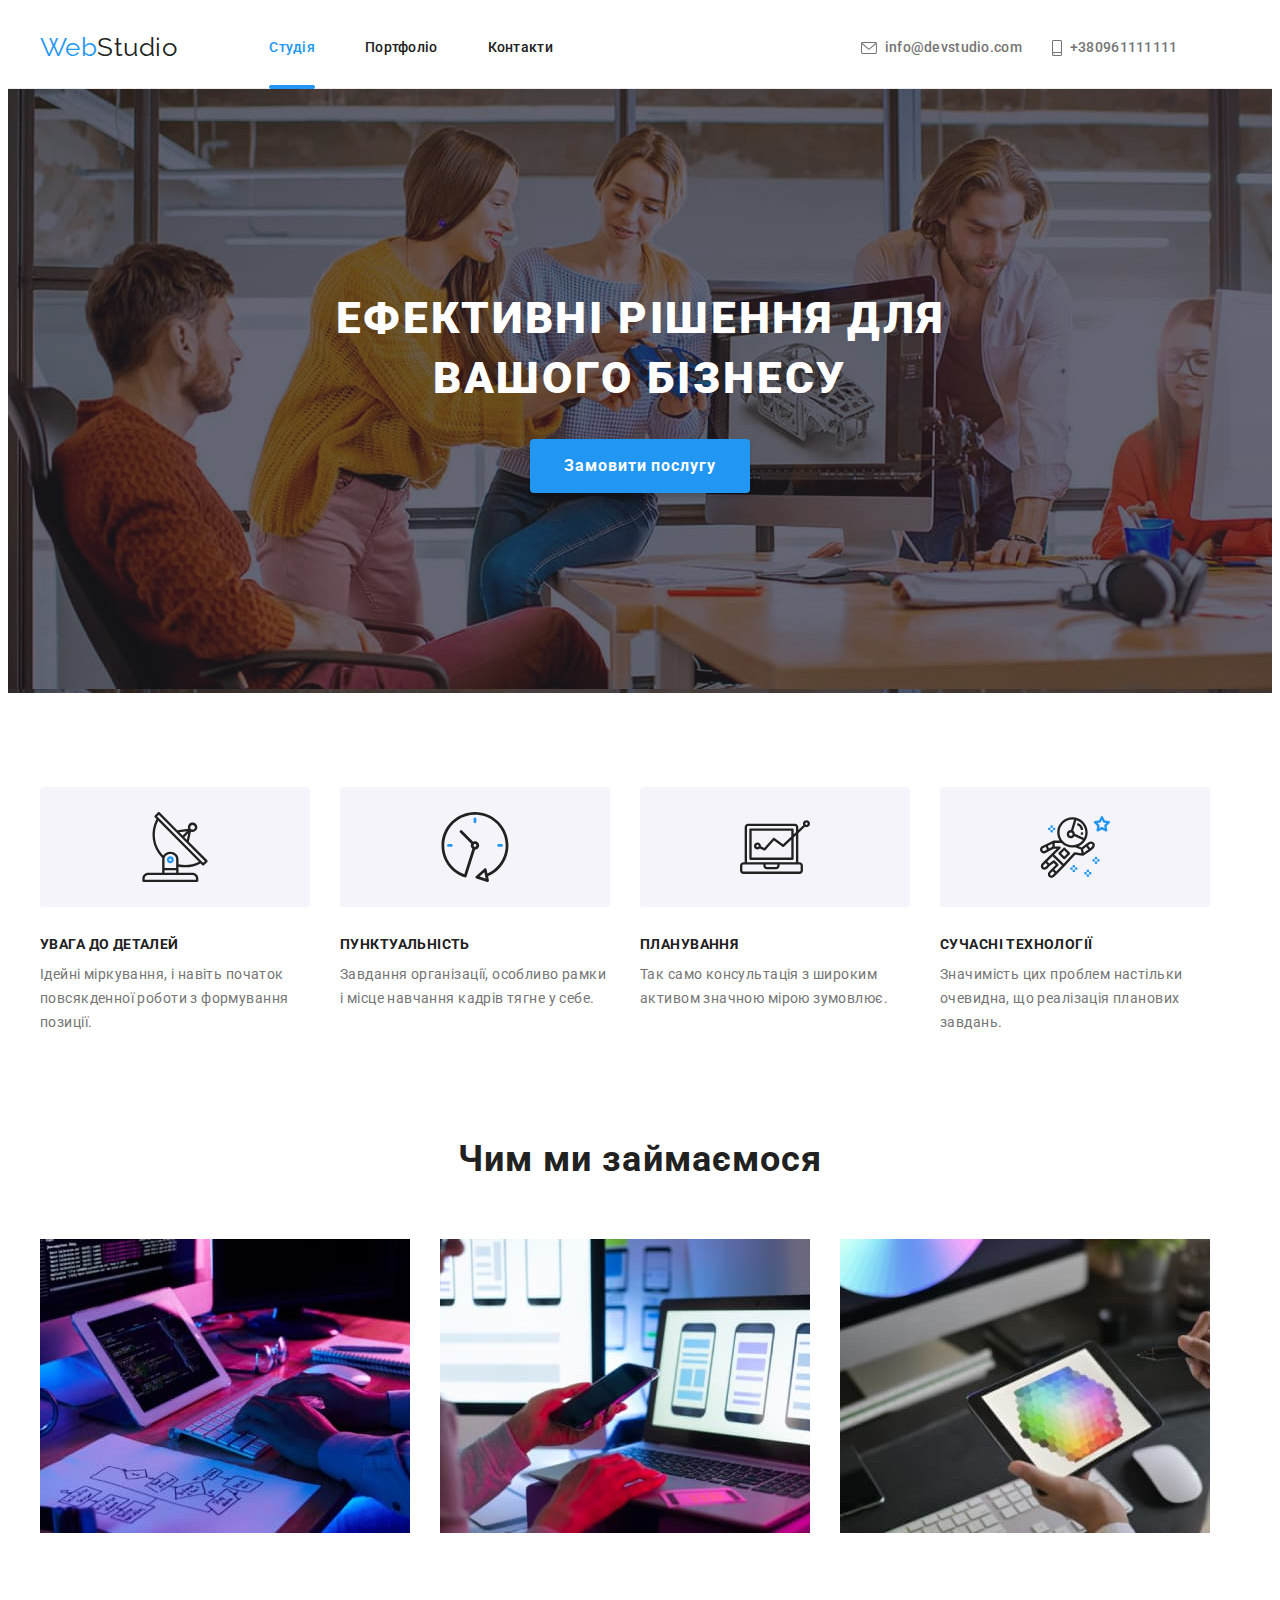
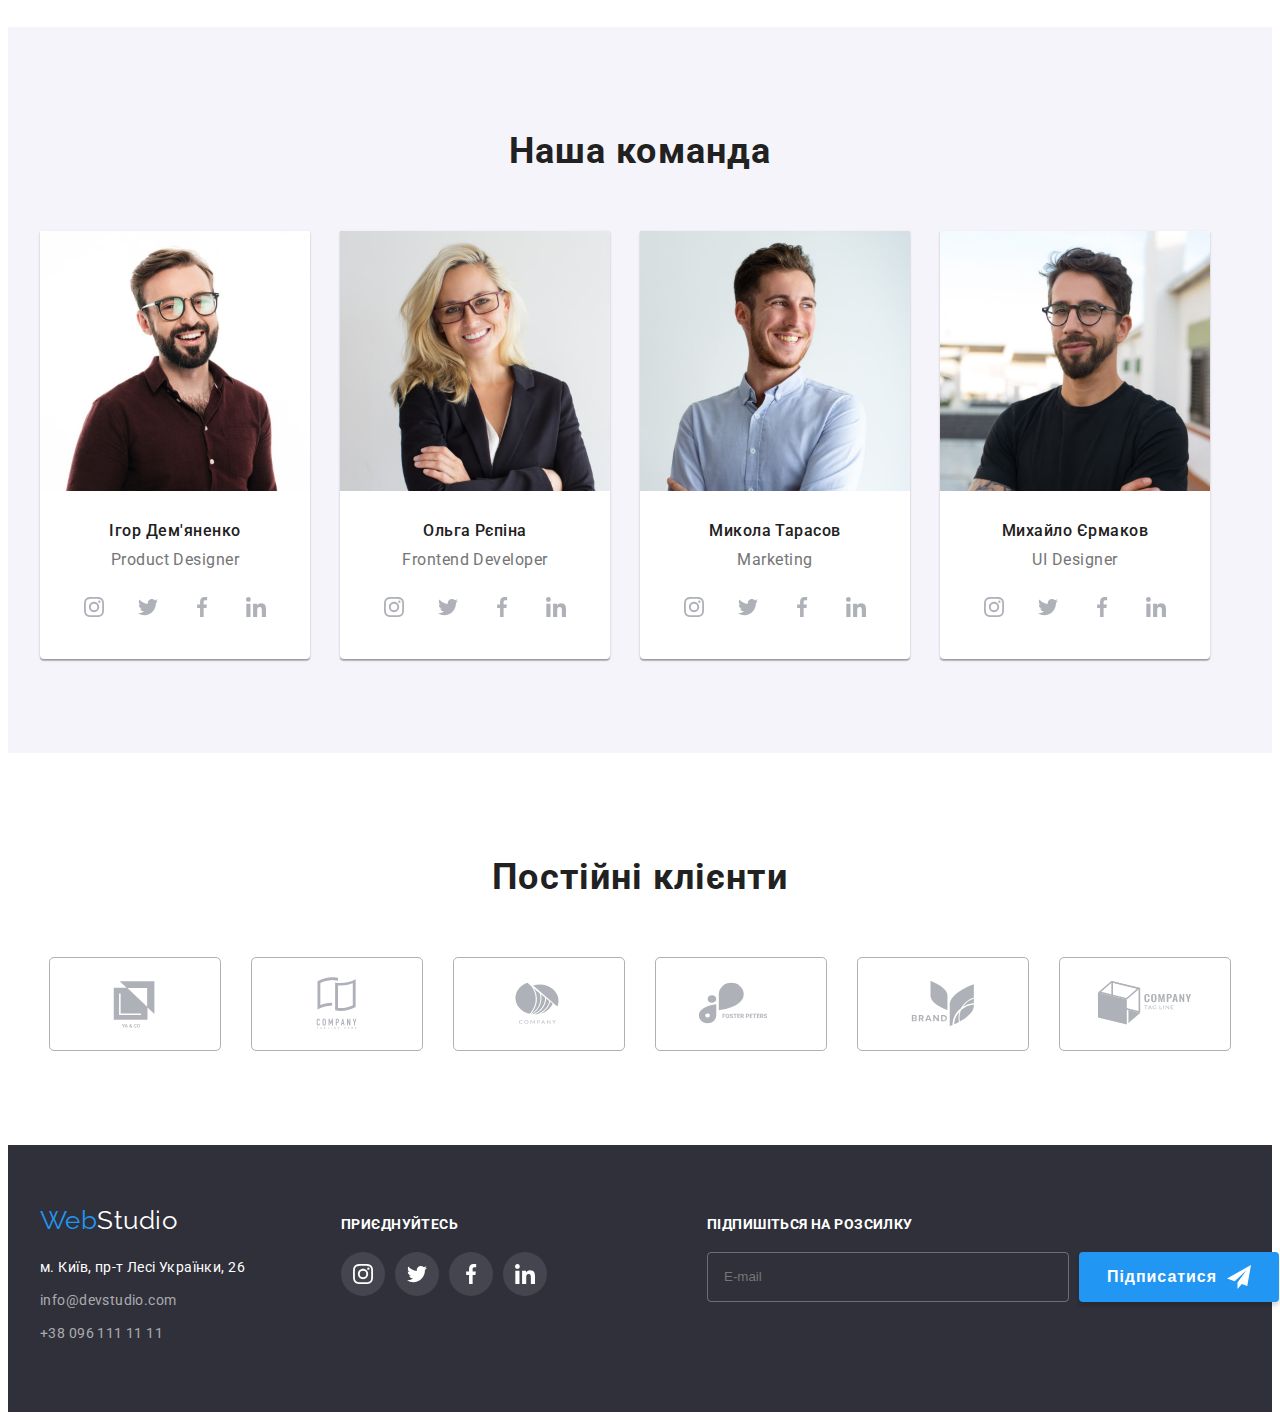
==== index.html @ 2f71cb18 "homework06" ====
<!DOCTYPE html>
<html lang="uk">
  <head>
    <meta charset="UTF-8" />
    <meta http-equiv="X-UA-Compatible" content="IE=edge" />
    <meta name="viewport" content="width=device-width, initial-scale=1.0" />
    <title>WebStudio</title>
    <link rel="preconnect" href="https://fonts.googleapis.com" />
    <link rel="preconnect" href="https://fonts.gstatic.com" crossorigin />
    <link
      href="https://fonts.googleapis.com/css2?family=Raleway:wght@700&family=Roboto:wght@400;500;700;900&display=swap"
      rel="stylesheet"
    />
    <link
      rel="stylesheet"
      href="https://cdnjs.cloudflare.com/ajax/libs/modern-normalize/1.1.0/modern-normalize.min.css"
      integrity="sha512-wpPYUAdjBVSE4KJnH1VR1HeZfpl1ub8YT/NKx4PuQ5NmX2tKuGu6U/JRp5y+Y8XG2tV+wKQpNHVUX03MfMFn9Q=="
      crossorigin="anonymous"
      referrerpolicy="no-referrer"
    />
    <link rel="stylesheet" href="./css/style.css" />
  </head>
  <body>
    <!-- Heder -->
    <header class="heder">
      <div class="container main-nav">
        <!-- Logo -->
        <a href="./index.html" class="heder-logo link">
          <span class="heder-logo-web">Web</span>Studio
        </a>
        <!-- Site nav -->
        <nav>
          <ul class="site-nav list">
            <li class="site-item">
              <a
                class="site-link site-link-line link current"
                href="./index.html"
                >Студія</a
              >
            </li>
            <li class="site-item">
              <a class="site-link" href="./portfolio.html">Портфоліо</a>
            </li>
            <li class="site-item">
              <a class="site-link" href="">Контакти</a>
            </li>
          </ul>
        </nav>
        <!-- Site contacts -->
        <ul class="site-contacts list">
          <li class="contacts-item">
            <a class="contacts-link link" href="mailto:info@devstudio.com">
              <svg class="contacts-icon" width="16" height="12">
                <use
                  class="contackts-use"
                  href="./img-svg/icons.svg#mail.svg"
                ></use>
              </svg>
              info@devstudio.com
            </a>
          </li>
          <li class="contacts-item">
            <a class="contacts-link link" href="tel:+380961111111">
              <svg class="contacts-icon" width="10" height="16">
                <use href="./img-svg/icons.svg#phone.svg"></use>
              </svg>
              +380961111111
            </a>
          </li>
        </ul>
      </div>
    </header>
    <!-- Main -->
    <main>
      <!-- Hero -->
      <section class="hero overley">
        <div class="container list">
          <h1 class="hero-list list">Ефективні рішення для вашого бізнесу</h1>
          <button class="hero-button" type="button" data-modal-open>
            Замовити послугу
          </button>
        </div>
      </section>
      <!-- Advantage -->
      <section class="section advantage">
        <div class="container">
          <h2 class="visually-hidden">Переваги</h2>
          <ul class="advantage-benefits list">
            <li class="advantage-list icon-antena">
              <h3 class="advantage-title">УВАГА ДО ДЕТАЛЕЙ</h3>
              <p class="advantage-text">
                Ідейні міркування, і навіть початок повсякденної роботи з
                формування позиції.
              </p>
            </li>
            <li class="advantage-list icon-clock">
              <h3 class="advantage-title">ПУНКТУАЛЬНІСТЬ</h3>
              <p class="advantage-text">
                Завдання організації, особливо рамки і місце навчання кадрів
                тягне у себе.
              </p>
            </li>
            <li class="advantage-list icon-vector">
              <h3 class="advantage-title">ПЛАНУВАННЯ</h3>
              <p class="advantage-text">
                Так само консультація з широким активом значною мірою зумовлює.
              </p>
            </li>
            <li class="advantage-list icon-astronaut">
              <h3 class="advantage-title">СУЧАСНІ ТЕХНОЛОГІЇ</h3>
              <p class="advantage-text">
                Значимість цих проблем настільки очевидна, що реалізація
                планових завдань.
              </p>
            </li>
          </ul>
        </div>
      </section>
      <!-- Work -->
      <section class="section-work">
        <div class="container">
          <h2 class="title-work">Чим ми займаємося</h2>
          <ul class="work">
            <li class="work-list list">
              <img
                class="work-img"
                src="./images/work1img.jpeg"
                alt="іновації"
                width="370"
                height="294"
              />
            </li>
            <li class="work-list list">
              <img
                class="work-img"
                src="./images/work2img.jpeg"
                alt="іновації"
                width="370"
                height="294"
              />
            </li>
            <li class="work-list list">
              <img
                class="work-img"
                src="./images/work3img.jpeg"
                alt="іновації"
                width="370"
                height="294"
              />
            </li>
          </ul>
        </div>
      </section>
      <!-- Team -->
      <section class="section-team">
        <div class="container">
          <h2 class="title-team">Наша команда</h2>
          <ul class="team-list list">
            <li class="team-list-hero">
              <img
                class="team-img"
                src="./images/IhorDemjanenkoimg.jpeg"
                alt="Ігор Дем'яненко"
                width="270"
                height="260"
              />
              <div class="team-item">
                <h3 class="team-hero">Ігор Дем'яненко</h3>
                <p class="team-text">Product Designer</p>
                <ul class="team-soc-list list">
                  <li class="team-soc-item">
                    <a href="" class="team-soc-link link">
                      <svg class="team-soc-icon" width="20" height="20">
                        <use
                          href="./img-svg/icons.svg#icon-instagram.svg"
                        ></use>
                      </svg>
                    </a>
                  </li>
                  <li class="team-soc-item">
                    <a href="" class="team-soc-link list">
                      <svg class="team-soc-icon" width="20" height="20">
                        <use href="./img-svg/icons.svg#icon-twitter.svg"></use>
                      </svg>
                    </a>
                  </li>
                  <li class="team-soc-item">
                    <a href="" class="team-soc-link list">
                      <svg class="team-soc-icon" width="20" height="20">
                        <use href="./img-svg/icons.svg#icon-facebook.svg"></use>
                      </svg>
                    </a>
                  </li>
                  <li class="team-soc-item">
                    <a href="" class="team-soc-link list">
                      <svg class="team-soc-icon" width="20" height="20">
                        <use href="./img-svg/icons.svg#icon-linkedin.svg"></use>
                      </svg>
                    </a>
                  </li>
                </ul>
              </div>
            </li>
            <li class="team-list-hero">
              <img
                class="team-img"
                src="./images/OlgaRepinaimg.jpeg"
                alt="Ольга Рєпіна"
                width="270"
                height="260"
                id=""
              />
              <div class="team-item">
                <h3 class="team-hero">Ольга Рєпіна</h3>
                <p class="team-text">Frontend Developer</p>
                <ul class="team-soc-list list">
                  <li class="team-soc-item">
                    <a href="" class="team-soc-link list">
                      <svg class="team-soc-icon" width="20" height="20">
                        <use
                          href="./img-svg/icons.svg#icon-instagram.svg"
                        ></use>
                      </svg>
                    </a>
                  </li>
                  <li class="team-soc-item">
                    <a href="" class="team-soc-link list">
                      <svg class="team-soc-icon" width="20" height="20">
                        <use href="./img-svg/icons.svg#icon-twitter.svg"></use>
                      </svg>
                    </a>
                  </li>
                  <li class="team-soc-item">
                    <a href="" class="team-soc-link list">
                      <svg class="team-soc-icon" width="20" height="20">
                        <use href="./img-svg/icons.svg#icon-facebook.svg"></use>
                      </svg>
                    </a>
                  </li>
                  <li class="team-soc-item">
                    <a href="" class="team-soc-link list">
                      <svg class="team-soc-icon" width="20" height="20">
                        <use href="./img-svg/icons.svg#icon-linkedin.svg"></use>
                      </svg>
                    </a>
                  </li>
                </ul>
              </div>
            </li>
            <li class="team-list-hero">
              <img
                class="team-img"
                src="./images/MikolaTarasovimg.jpeg"
                alt="Микола Тарасов"
                width="270"
                height="260"
              />
              <div class="team-item">
                <h3 class="team-hero">Микола Тарасов</h3>
                <p class="team-text">Marketing</p>
                <ul class="team-soc-list list">
                  <li class="team-soc-item">
                    <a href="" class="team-soc-link list">
                      <svg class="team-soc-icon" width="20" height="20">
                        <use
                          href="./img-svg/icons.svg#icon-instagram.svg"
                        ></use>
                      </svg>
                    </a>
                  </li>
                  <li class="team-soc-item">
                    <a href="" class="team-soc-link list">
                      <svg class="team-soc-icon" width="20" height="20">
                        <use href="./img-svg/icons.svg#icon-twitter.svg"></use>
                      </svg>
                    </a>
                  </li>
                  <li class="team-soc-item">
                    <a href="" class="team-soc-link list">
                      <svg class="team-soc-icon" width="20" height="20">
                        <use href="./img-svg/icons.svg#icon-facebook.svg"></use>
                      </svg>
                    </a>
                  </li>
                  <li class="team-soc-item">
                    <a href="" class="team-soc-link list">
                      <svg class="team-soc-icon" width="20" height="20">
                        <use href="./img-svg/icons.svg#icon-linkedin.svg"></use>
                      </svg>
                    </a>
                  </li>
                </ul>
              </div>
            </li>
            <li class="team-list-hero">
              <img
                class="team-img"
                src="./images/MihailoErmakovimg.jpeg"
                alt="Михайло Єрмаков"
                width="270"
                height="260"
              />
              <div class="team-item">
                <h3 class="team-hero">Михайло Єрмаков</h3>
                <p class="team-text">UI Designer</p>
                <ul class="team-soc-list list">
                  <li class="team-soc-item">
                    <a href="" class="team-soc-link list">
                      <svg class="team-soc-icon" width="20" height="20">
                        <use
                          href="./img-svg/icons.svg#icon-instagram.svg"
                        ></use>
                      </svg>
                    </a>
                  </li>
                  <li class="team-soc-item">
                    <a href="" class="team-soc-link list">
                      <svg class="team-soc-icon" width="20" height="20">
                        <use href="./img-svg/icons.svg#icon-twitter.svg"></use>
                      </svg>
                    </a>
                  </li>
                  <li class="team-soc-item">
                    <a href="" class="team-soc-link list">
                      <svg class="team-soc-icon" width="20" height="20">
                        <use href="./img-svg/icons.svg#icon-facebook.svg"></use>
                      </svg>
                    </a>
                  </li>
                  <li class="team-soc-item">
                    <a href="" class="team-soc-link list">
                      <svg class="team-soc-icon" width="20" height="20">
                        <use href="./img-svg/icons.svg#icon-linkedin.svg"></use>
                      </svg>
                    </a>
                  </li>
                </ul>
              </div>
            </li>
          </ul>
        </div>
      </section>
      <!-- Company -->
      <section class="section-company">
        <div class="container">
          <h2 class="company-title">Постійні клієнти</h2>
          <ul class="company-list list">
            <li class="company-item">
              <a href="" class="company-link">
                <svg class="company-icon" width="106" height="60">
                  <use href="./img-svg/icons.svg#company1.svg"></use>
                </svg>
              </a>
            </li>
            <li class="company-item">
              <a href="" class="company-link">
                <svg class="company-icon" width="106" height="60">
                  <use href="./img-svg/icons.svg#company2.svg"></use>
                </svg>
              </a>
            </li>
            <li class="company-item">
              <a href="" class="company-link">
                <svg class="company-icon" width="106" height="60">
                  <use href="./img-svg/icons.svg#company3.svg"></use>
                </svg>
              </a>
            </li>
            <li class="company-item">
              <a href="" class="company-link">
                <svg class="company-icon" width="106" height="60">
                  <use href="./img-svg/icons.svg#company4.svg"></use>
                </svg>
              </a>
            </li>
            <li class="company-item">
              <a href="" class="company-link">
                <svg class="company-icon" width="106" height="60">
                  <use href="./img-svg/icons.svg#company5.svg"></use>
                </svg>
              </a>
            </li>
            <li class="company-item">
              <a href="" class="company-link">
                <svg class="company-icon" width="106" height="60">
                  <use href="./img-svg/icons.svg#company6.svg"></use>
                </svg>
              </a>
            </li>
          </ul>
        </div>
      </section>
    </main>
    <!-- Footer -->
    <footer class="footer">
      <div class="footer-container">
        <div class="contact-blok">
          <div class="address-blok">
            <a href="./index.html" class="footer-logo link">
              <span class="footer-logo-web">Web</span>Studio
            </a>
            <address class="address">
              <ul class="footer-list list">
                <li class="footer-item">
                  <a
                    class="footer-address link"
                    href="https://goo.gl/maps/XTzX59LygXazEwyC6"
                    target="_blank"
                    rel="noopener noreferrer nofollow"
                    >м. Київ, пр-т Лесі Українки, 26
                  </a>
                </li>
                <li class="footer-item">
                  <a class="footer-link link" href="mailto:info@devstudio.com"
                    >info@devstudio.com
                  </a>
                </li>
                <li class="footer-item">
                  <a class="footer-link link" href="tel:+380961111111"
                    >+38 096 111 11 11
                  </a>
                </li>
              </ul>
            </address>
          </div>
          <div class="soc-blok">
            <p class="soc-footer-title">Приєднуйтесь</p>
            <ul class="soc-footer-list">
              <li class="soc-footer-item">
                <a href="" class="soc-footer-link list">
                  <svg class="soc-footer-icon" width="20" height="20">
                    <use href="./img-svg/icons.svg#icon-instagram.svg"></use>
                  </svg>
                </a>
              </li>
              <li class="soc-footer-item">
                <a href="" class="soc-footer-link list">
                  <svg class="soc-footer-icon" width="20" height="20">
                    <use href="./img-svg/icons.svg#icon-twitter.svg"></use>
                  </svg>
                </a>
              </li>
              <li class="soc-footer-item">
                <a href="" class="soc-footer-link list">
                  <svg class="soc-footer-icon" width="20" height="20">
                    <use href="./img-svg/icons.svg#icon-facebook.svg"></use>
                  </svg>
                </a>
              </li>
              <li class="soc-footer-item">
                <a href="" class="soc-footer-link list">
                  <svg class="soc-footer-icon" width="20" height="20">
                    <use href="./img-svg/icons.svg#icon-linkedin.svg"></use>
                  </svg>
                </a>
              </li>
            </ul>
          </div>
         <!-- subscription -->
          <div class="subscription">
            <form class="subscription-form">
               <div class="subscription-conteiner">
                  <label for="email">Підпишіться на розсилку</label>
                  <input
                  type="text"
                  name="subscription-name"
                  placeholder="E-mail"
                  class="subscription-input"
                />
               </div>
               <div class="subscription-conteiner-btn">
                  <button class="subscription-btn">
                    Підписатися
                    <svg class="subscription-svg">
                      <use href="./img-svg/icons.svg#icon-send"></use>
                    </svg>
                  </button>
                </div>
            </form>
          </div>
        </div>
      </div>
    </footer>
    <!-- Modal -->
    <div class="backdrop is-hidden" data-modal>
      <div class="modal">
        <button type="button" class="modal-close" data-modal-close>
          <svg class="modal-close-icon" width="18" height="18">
            <use href="./img-svg/icons.svg#symbol-defs.svg"></use>
          </svg>
        </button>
        <p class="modal-title">Залиште свої дані, ми вам передзвонимо</p>
        <form class="modal-form">
          <label for="user-name" class="input-label"><span>Імʼя</span></label>
          <div class="input-wrap">
            <input
              type="text"
              name="user-name"
              class="modal-input"
              required
              id="user-name"
            />
            <svg class="modal-input-icon" width="18px" height="18">
              <use href="./img-svg/icons.svg#icon-person.svg"></use>
            </svg>
          </div>
          <label for="user-tell" class="input-label"
            ><span>Телефон</span></label
          >
          <div class="input-wrap">
            <input
              type="tel"
              name="user-tell"
              class="modal-input"
              required
              id="user-tell"
            />
            <svg class="modal-input-icon" width="18px" height="18">
              <use href="./img-svg/icons.svg#icon-phone.svg"></use>
            </svg>
          </div>
          <label for="user-email" class="input-label"><span>Пошта</span></label>
          <div class="input-wrap">
            <input
              type="email"
              name="user-email"
              class="modal-input"
              required
              id="user-email"
            />
            <svg class="modal-input-icon" width="18" height="18">
              <use href="./img-svg/icons.svg#icon-email.svg"></use>
            </svg>
          </div>
          <div class="modal-field">
            <label for="user-comment" class="input-label"
              ><span>Коментар</span></label
            >
            <textarea
              name="user-comment"
              id="user-comment"
              class="modal-comment"
              placeholder="Введіть текст"
            ></textarea>
          </div>
          <div class="modal-field">
            <input
              type="checkbox"
              name="privacy"
              id="privacy"
              class="input-check visually-hidden"
            />
            <label for="privacy" class="check-text">
              <span>
                <svg class="check-icon" width="16" height="15">
                  <use href="./img-svg/icons.svg#icon-check"></use>
                </svg>
              </span>
              <div>
                Погоджуюся з розсилкою та приймаю
                <a href="" class="check-link">Умови договору</a>
              </div>
            </label>
          </div>
          <button type="submit" class="modal-button">Відправити</button>
        </form>
      </div>
    </div>
    <script src="./js/modal.js"></script>
  </body>
</html>
---- css/style.css ----
/* колір основного тексту #212121 */

/* вторинний колір тексту #757575 */

/* білий колір #FFFFFF */

/* акцент #2196F3 */

/* основний колір фона #2F303A */

/* вторинний колір фона #F5F4FA */

/* колір блоку герой #2F303A */

:root {
  --primary-text-color: #212121;
  --title-text-color: #757575;
  --accent-color: #2196f3;
  --white-color: #ffffff;
  --team-color: #f5f4fa;
  --secondary-background-color: #2f303a;
  --footer-text-color: rgba(255, 255, 255, 0.6);
  --button-color: #188ce8;
  --portfolio-bgr-color: #f5f5f5;
  --border-color: #afb1b8;
  --background-color-hero: #c4c4c4;
}

body {
  background-color: var(--white-color);
  color: var(--primary-text-color);

  font-family: "Roboto", sans-serif;
  letter-spacing: 0.03em;
}
img {
  max-width: 100%;
  display: block;
}

h1,
h2,
h3,
h4,
p,
a {
  margin: 0px;
  padding: 0px;
  text-decoration: none;
}

.list {
  list-style: none;
  padding: 0;
  margin: 0;
}

.link {
  text-decoration: none;
}

.visually-hidden {
  position: absolute;
  white-space: nowrap;
  width: 1px;
  height: 1px;
  overflow: hidden;
  border: 0;
  padding: 0;
  clip: rect(0 0 0 0);
  clip-path: inset(50%);
  margin: -1px;
}

/* Heder */

.heder {
  border-bottom: 1px solid #ececec;
}

.main-nav {
  display: flex;
  align-items: center;
}

.container {
  margin-left: auto;
  margin-right: auto;
  padding-left: 15px;
  padding-right: 15px;
  width: 1200px;
}

/* Logo */
.heder-logo {
  display: block;
  padding-top: 24px;
  padding-bottom: 25px;
  margin-right: 92px;

  color: var(--primary-text-color);
  font-family: "Raleway", sans-serif;
  font-size: 26px;
  line-height: 1.19;
}

.heder-logo-web {
  color: var(--accent-color);
}

/* Site nav */
.site-nav {
  display: flex;
  padding: 0px;
}

.site-nav .site-item + .site-item {
  margin-left: 50px;
  display: block;
}

.site-nav .site-item:last-child {
  margin-right: 0;
}

.site-item {
  position: relative;
  display: block;
}

.site-item .site-link-line {
  color: var(--accent-color);
}

.site-link-line::after {
  display: block;
  position: absolute;
  content: "";
  bottom: -1px;
  width: 100%;
  height: 4px;
  background-color: var(--accent-color);
  border-radius: 2px;
}

.site-nav .site-link {
  display: block;
  color: var(--primary-text-color);
  font-weight: 500;
  font-size: 14px;
  line-height: 1.14;
  letter-spacing: 0.02em;
  padding-top: 32px;
  padding-bottom: 32px;
  transition: color 250ms cubic-bezier(0.4, 0, 0.2, 1);
}

.site-nav .site-link:hover,
.site-nav .site-link:focus {
  color: var(--accent-color);
}

.site-nav .link.current {
  color: var(--accent-color);
}

/* Site contacts */

.site-contacts {
  margin-left: 308px;
  display: flex;
  align-items: center;
  gap: 30px;
}

.contacts-link {
  font-weight: 500;
  line-height: 1.14;
  font-size: 14px;
  letter-spacing: 0.02em;
  color: var(--title-text-color);
  display: flex;
  align-items: center;
  padding-top: 32px;
  padding-bottom: 32px;
  transition: color 250ms cubic-bezier(0.4, 0, 0.2, 1);
}

.contacts-icon {
  margin-right: 8px;
  fill: currentColor;
}

.contacts-link:hover,
.contacts-link:focus {
  color: var(--accent-color);
  transition: color 250ms cubic-bezier(0.4, 0, 0.2, 1);
}

.contackts-use {
  transition: fill 250ms cubic-bezier(0.4, 0, 0.2, 1);
}
/* Hero */

.hero {
  background-color: var(--background-color-hero);
  text-align: center;
  padding-top: 200px;
  padding-bottom: 200px;
}

.overley {
  max-width: 1600px;
  margin-left: auto;
  margin-right: auto;
  background-image: linear-gradient(
      to right,
      rgba(47, 48, 58, 0.4),
      rgba(47, 48, 58, 0.4)
    ),
    url(../images/hero.img.jpeg);
}

.container .list {
  text-align: center;
}

.hero-list {
  color: var(--white-color);
  font-weight: 900;
  font-size: 44px;
  line-height: 1.36;
  text-align: center;
  letter-spacing: 0.06em;
  text-transform: uppercase;
  margin-top: 0;
  margin-right: auto;
  margin-left: auto;
  margin-bottom: 30px;
  max-width: 696px;
}

.hero-button {
  background-color: var(--accent-color);
  color: var(--white-color);
  box-shadow: 0px 4px 4px rgba(0, 0, 0, 0.15);
  font-family: inherit;
  font-weight: 700;
  font-size: 16px;
  line-height: 1.88;

  letter-spacing: 0.06em;
  border-radius: 4px;
  cursor: pointer;
  text-transform: initial;
  padding: 10px 32px;
  min-width: 216px;
  border-color: transparent;
  transition: background-color 250ms cubic-bezier(0.4, 0, 0.2, 1);
}

.hero-button:hover,
.hero-button:focus {
  background-color: var(--button-color);
}

/* Advantage */

.advantage {
  padding-top: 94px;
  padding-bottom: 94px;
}

.visually-hidden {
  position: absolute;
  white-space: nowrap;
  width: 1px;
  height: 1px;
  overflow: hidden;
  border: 0;
  padding: 0;
  clip: rect(0 0 0 0);
  clip-path: inset(50%);
  margin: 0;
}
.advantage-list {
  flex-basis: 270px;
  text-align: left;
}

.advantage-list::before {
  display: block;
  content: "";
  height: 120px;
  margin-bottom: 30px;
  border-radius: 4px;
  background-color: #f5f4fa;
  background-size: 70px;
  background-repeat: no-repeat;
  background-position: center;
}

.icon-antena::before {
  background-image: url(../images/antenna\ .svg);
}

.icon-clock::before {
  background-image: url(../images/clock\ .svg);
}

.icon-vector::before {
  background-image: url(../images/Vector.svg);
}

.icon-astronaut::before {
  background-image: url(../images/astronaut\ .svg);
}
.advantage-benefits {
  display: flex;
}

.advantage-benefits .advantage-list + .advantage-list {
  margin-left: 30px;
}

.advantage-title {
  color: var(--primary-text-color);
  font-weight: 700;
  font-size: 14px;
  line-height: 1.14;
  letter-spacing: 0.03em;
  text-transform: uppercase;
  margin-top: 0;
  margin-bottom: 10px;
}

.advantage-text {
  color: var(--title-text-color);
  font-size: 14px;
  line-height: 1.71;
  letter-spacing: 0.03em;
  margin-top: 0;
  margin-bottom: 0;
}

/* Work */

.section-work {
  padding-bottom: 94px;
}

.title-work {
  color: var(--primary-text-color);
  font-weight: 700;
  font-size: 36px;
  line-height: 1.67;
  text-align: center;
  letter-spacing: 0.03em;
  margin-top: 0;
  margin-bottom: 50px;
}

.work {
  margin-top: 0;
  margin-bottom: 0;
  padding-left: 0;
  display: flex;
  flex-wrap: wrap;
}

.work-list {
  margin-right: 30px;
}

.work-list:nth-child(3n) {
  margin-right: 0;
}

.work-img {
  width: 370px;
  height: 294px;
}

/* Team */

.section-team {
  background-color: var(--team-color);
  padding-top: 94px;
  padding-bottom: 94px;
}

.title-team {
  color: var(--primary-text-color);
  font-weight: 700;
  font-size: 36px;
  line-height: 1.67;
  text-align: center;
  letter-spacing: 0.03em;
  margin-top: 0px;
  margin-bottom: 50px;
}

.team-list {
  margin-top: 0;
  margin-bottom: 0;
  display: flex;
  flex-wrap: wrap;
}

.team-list-hero {
  background-color: var(--white-color);
  box-shadow: 0px 1px 3px rgba(0, 0, 0, 0.12), 0px 1px 1px rgba(0, 0, 0, 0.14),
    0px 2px 1px rgba(0, 0, 0, 0.2);
  border-radius: 0px 0px 4px 4px;
}

.team-list-hero:not(:last-child) {
  margin-right: 30px;
}

.team-item {
  padding-top: 30px;
  padding-bottom: 30px;
}

.team-hero {
  color: var(--primary-text-color);
  font-weight: 500;
  font-size: 16px;
  line-height: 1.19;
  letter-spacing: 0.03em;
  margin-top: 0px;
  margin-bottom: 10px;
  text-align: center;
}

.team-text {
  color: var(--title-text-color);
  font-size: 16px;
  line-height: 1.19;
  margin-top: 0;
  margin-bottom: 0;
  text-align: center;
}

.team-soc-list {
  display: flex;
  justify-content: center;
  margin-top: 16px;
  gap: 10px;
}

.team-soc-link {
  width: 44px;
  height: 44px;
  display: flex;
  justify-content: center;
  align-items: center;
  border-radius: 50%;
  transition: background-color 250ms cubic-bezier(0.4, 0, 0.2, 1);
}
.team-soc-link:hover,
.team-soc-link:focus {
  background-color: var(--accent-color);
}

.team-soc-link:hover .team-soc-icon,
.team-soc-link:focus .team-soc-icon {
  fill: white;
}

.team-soc-icon {
  fill: #afb1b8;
  transition: fill 250ms cubic-bezier(0.4, 0, 0.2, 1);
}

/* Company */

.section-company {
  padding-top: 94px;
  padding-bottom: 94px;
}

.company-title {
  color: var(--primary-text-color);
  font-weight: 700;
  font-size: 36px;
  line-height: 1.67;
  text-align: center;
  letter-spacing: 0.03em;
  margin-top: 0px;
  margin-bottom: 50px;
}

.company-list {
  display: flex;
  justify-content: center;
  gap: 30px;
}

.company-link {
  width: 106px;
  height: 60px;

  display: inline-flex;
  justify-content: center;
  align-items: center;
  width: 170px;
  height: 92px;
  border: 1px solid var(--border-color);
  border-radius: 5px;
  transition: border-color 250ms cubic-bezier(0.4, 0, 0.2, 1);
}
.company-icon {
  fill: #afb1b8;
  transition: fill 250ms cubic-bezier(0.4, 0, 0.2, 1);
}
.company-link:hover,
.company-link:focus {
  border-color: var(--accent-color);
}

.company-link:hover .company-icon,
.company-link:focus .company-icon {
  fill: var(--accent-color);
}

/* Footer */

.footer {
  background-color: var(--secondary-background-color);
  padding-top: 60px;
  padding-bottom: 60px;
}

.footer-container {
  margin-left: auto;
  margin-right: auto;
  padding-left: 15px;
  padding-right: 15px;
  width: 1200px;
  gap: 70px;
}

.contact-blok {
  gap: 70px;
  display: flex;
  margin: 0;
  padding: 0;
  align-items: baseline;
}

.address-blok {
  flex-direction: column;
  width: 231px;
  height: 136px;
  margin: 0;
  padding: 0;
}

/* Studio Footer */

.footer-logo {
  color: var(--white-color);
  font-family: "Raleway", sans-serif;
  font-size: 26px;
  line-height: 1.19;
  display: inline-block;
  padding-top: 0;
  padding-bottom: 0;
  margin-bottom: 20px;
}

.footer-logo-web {
  color: var(--accent-color);
  font-family: "Raleway", sans-serif;
  font-size: 26px;
  line-height: 1.19;
}

.studio:hover,
.studio:focus {
  color: var(--accent-color);
}

.address {
  width: 231px;
  margin: 0;
  padding: 0;
  display: block;
}

.footer-address {
  color: var(--white-color);
  font-style: normal;
  font-size: 14px;
  line-height: 1.71;
  letter-spacing: 0.03em;
  padding-top: 0;
  padding-bottom: 0;
  display: inline-block;
}

.footer-item {
  margin-bottom: 9px;
}

.footer-list .footer-item + .footer-item {
  margin-bottom: 9px;
}

.footer-list .footer-item:last-child {
  margin-bottom: 0;
}

.footer-address:hover,
.footer-address:focus {
  color: var(--accent-color);
}

.footer-link:hover,
.footer-link:focus {
  color: var(--accent-color);
}

.footer-link {
  color: var(--footer-text-color);
  font-style: normal;
  font-size: 14px;
  line-height: 1.71;
  letter-spacing: 0.03em;
  padding-top: 0;
  padding-bottom: 0;
}

/* Soc Footer */

.soc-blok {
  display: block;
  width: 206px;
  height: 136px;
}
.soc-footer-title {
  font-weight: 700;
  font-size: 14px;
  line-height: 16px;
  text-align: center;
  letter-spacing: 0.03em;
  text-transform: uppercase;
  color: #fff;
  margin-bottom: 20px;
  margin: 0;
  padding: 0;
  height: 16px;
  width: 116px;
  margin-bottom: 20px;
}
.soc-footer-list {
  display: flex;
  gap: 10px;
  margin: 0;
  padding: 0;
}
.soc-footer-item {
  display: flex;
  border-radius: 50%;
}
.soc-footer-link {
  display: flex;
  justify-content: center;
  align-items: center;
  width: 44px;
  height: 44px;
  border-radius: 50%;
  background-color: rgba(255, 255, 255, 0.1);
  transition: background-color 250ms cubic-bezier(0.4, 0, 0.2, 1);
}
.soc-footer-icon {
  fill: #fff;
  transition: background-color 250ms cubic-bezier(0.4, 0, 0.2, 1);
}

.soc-footer-link:hover,
.soc-footer-link:focus {
  background-color: #2196f3;
}

/* Subscription-Footer */

.subscription {
  margin-left: 90px;
}

.subscription-form {
  display: flex;
  align-items: flex-end;
}

.subscription .subscription-conteiner {
  display: flex;
  flex-direction: column;
  font-weight: 700;
  gap: 20px;
  font-size: 14px;
  line-height: 16px;
  letter-spacing: 0.03em;
  text-transform: uppercase;
  color: #ffffff;
}

.subscription-text {
  font-weight: 700;
  font-size: 14px;
  line-height: 1.14;
  letter-spacing: 0.03em;
  text-transform: uppercase;

  color: #ffffff;
}

.subscription .subscription-input {
  width: 342px;
  height: 46px;
  border: 1px solid rgba(255, 255, 255, 0.3);
  background: inherit;
  border-radius: 4px;
  outline: none;
  color: var(--white-color);
  padding-left: 16px;
}

.subscription .subscription-btn {
  display: flex;
  align-items: center;
  justify-content: center;
  margin-left: 10px;
  background-color: #2196f3;
  width: 200px;
  height: 50px;
  box-shadow: 0px 4px 4px rgba(0, 0, 0, 0.15);
  border-radius: 4px;
  border: none;
  font-weight: 700;
  font-size: 16px;
  line-height: 1.88;
  display: flex;
  align-items: center;
  text-align: center;
  letter-spacing: 0.06em;
  color: #ffffff;
}

.subscription-svg {
   width: 24px;
   height: 24px;
   margin-left: 10px;
  fill: var(--white-color);
}

/* Modal */

.backdrop {
  position: fixed;
  top: 0;
  left: 0;
  width: 100%;
  height: 100%;
  background-color: rgba(0, 0, 0, 0.2);
  opacity: 1;

  transition: opacity 250ms cubic-bezier(0.4, 0, 0.2, 1),
    visibility 250ms cubic-bezier(0.4, 0, 0.2, 1);
}

.is-hidden {
  opacity: 0;
  pointer-events: none;
}

.modal {
  position: absolute;
  top: 50%;
  left: 50%;
  min-height: 581px;
  min-width: 521px;
  padding: 40px;
  background-color: #ffffff;
  transform: translate(-50%, -50%);
  transition: transform 250ms cubic-bezier(0.4, 0, 0.2 1);
  box-shadow: 0px 1px 3px rgba(0, 0, 0, 0.12), 0px 1px 1px rgba(0, 0, 0, 0.14),
    0px 2px 1px rgba(0, 0, 0, 0.2);
  border-radius: 4px;
}

.modal-close {
  position: absolute;
  display: flex;
  align-items: center;
  justify-content: center;
  width: 30px;
  height: 30px;
  top: 10px;
  right: 10px;
  border-radius: 50%;
  border: 1px solid rgba(0, 0, 0, 0.1);
  background-color: #ffffff;
  cursor: pointer;
}

.modal-close-icon {
  position: absolute;
  width: 18px;
  height: 18px;
  fill: #000000;
  transition: fill 250ms cubic-bezier(0.4, 0, 0.2, 1);
}

.modal-close:hover .modal-close-icon {
  fill: var(--accent-color);
}

.modal-title {
  font-family: "Roboto";
  font-style: normal;
  font-weight: 700;
  font-size: 20px;
  line-height: 1.15;
  text-align: center;
  letter-spacing: 0.03em;
  margin-bottom: 12px;
}

.modal-input {
  width: 100%;
  height: 40px;
  border: 1px solid rgba(33, 33, 33, 0.2);
  border-radius: 4px;
  padding: 0;
  padding-left: 42px;
  outline: transparent;
}

.modal-input:focus {
  border-color: var(--accent-color);
}

.modal-input:focus + .modal-input-icon {
  fill: var(--accent-color);
}

.modal-button {
  margin-left: 125px;
  margin-right: 125px;
  margin-top: 30px;
  cursor: pointer;
  background: #188ce8;
  -webkit-box-shadow: 0px 4px 4px rgb(0 0 0 / 15%);
  box-shadow: 0px 4px 4px rgb(0 0 0 / 15%);
  border-radius: 4px;
  color: #fff;
  width: 200px;
  height: 50px;
  border: none;
}

.input-label {
  font-weight: 400;
  font-size: 12px;
  line-height: 1.16;
  letter-spacing: 0.01em;
  color: #757575;
  margin-bottom: 4px;
}

.input-wrap {
  position: relative;
  margin-bottom: 10px;
}

.modal-input-icon {
  position: absolute;
  left: 0%;
  left: 12px;
  top: 50%;
  transform: translateY(-50%);
}

.input-label span {
  display: block;
  margin-bottom: 4px;
}
.modal-comment {
  -webkit-box-sizing: border-box;
  box-sizing: border-box;
  width: 370px;
  height: 120px;
  border: 1px solid rgba(33, 33, 33, 0.2);
  border-radius: 4px;
  resize: none;
  padding-left: 16px;
  padding-top: 10px;
}
.modal-comment::placeholder {
  font-size: 12px;
  line-height: 1.6;
  letter-spacing: 0.01em;
  color: rgba(117, 117, 117, 0.5);
}

.modal-comment:focus {
  border-color: var(--accent-color);
}

.input-check {
}
.check-text {
  font-size: 14px;
  line-height: 1.71;
  letter-spacing: 0.03em;
  color: #757575;
  display: flex;
  align-items: center;
}

.check-link {
  font-weight: 400;
  font-size: 14px;
  line-height: 1.71;
  letter-spacing: 0.03em;
  text-decoration-line: underline;
  color: #2196f3;
}

.check-text span {
  width: 16px;
  height: 15px;
  border: 2px solid #212121;
  border-radius: 2px;
  margin-right: 7px;
  display: flex;
  align-items: center;
  justify-content: center;
  fill: transparent;
}

.input-check:checked + .check-text span {
  background-color: var(--accent-color);
  border-color: transparent;
  fill: var(--white-color);
}
.input-check:focus + .check-text span {
  border-color: var(--accent-color);
}

/* ----------------- Сторінка Портфоліо ---------------- */

/* Main */

.gallery {
  padding-top: 94px;
  padding-bottom: 94px;
}

.visually-hidden {
  white-space: nowrap;
  width: 1px;
  height: 1px;
  overflow: hidden;
  border: 0;
  padding: 0;
  clip: rect(0 0 0 0);
  clip-path: inset(50%);
  margin: -1px;
}

/* Button */

.filter {
  display: flex;
  justify-content: center;
}

.filter .filter-button + .filter-button {
  margin-left: 8px;
}

.portfolio-button {
  background-color: var(--team-color);
  color: var(--primary-text-color);
  font-family: inherit;
  font-weight: 500;
  font-size: 16px;
  line-height: 1.62;
  letter-spacing: 0.03em;
  cursor: pointer;
  text-transform: initial;
  border-radius: 4px;
  border-color: transparent;
  padding-left: 22px;
  padding-top: 6px;
  padding-right: 22px;
  padding-bottom: 6px;
  transition: background-color 250ms cubic-bezier(0.4, 0, 0.2, 1);
  transition: color 250ms cubic-bezier(0.4, 0, 0.2, 1);
}
.everyone {
  padding-left: 25px;
  padding-top: 6px;
  padding-right: 25px;
  padding-bottom: 6px;
}

.portfolio-button:hover,
.portfolio-button:focus {
  background-color: var(--accent-color);
  color: var(--white-color);
}

/* Work Gallery */

.work-gallery {
  margin-top: 50px;
  display: flex;
  flex-wrap: wrap;
}
.work-gallery-item {
  margin-right: 30px;
  margin-bottom: 30px;
  text-align: left;
}

.work-gallery-item:nth-child(3n) {
  margin-right: 0;
}

.work-gallery-item:nth-last-child(-n + 3) {
  margin-bottom: 0;
}

.work-gallery-link {
  display: block;
  transition: box-shadow 250ms cubic-bezier(0.4, 0, 0.2, 1);
}

.work-gallery-link:hover,
.work-gallery-link:focus {
  box-shadow: 0px 1px 1px rgba(0, 0, 0, 0.12), 0px 4px 4px rgba(0, 0, 0, 0.06),
    1px 4px 6px rgba(0, 0, 0, 0.16);
}

.galery-list {
  overflow: hidden;
  position: relative;
}

.gallery-content {
  position: absolute;
  top: 0;
  left: 0;
  width: 100%;
  height: 100%;
  padding: 63px 24px;
  font-weight: 400;
  font-size: 18px;
  line-height: 28px;
  letter-spacing: 0.03em;
  color: #fff;
  background: rgba(33, 150, 243, 0.9);
  transform: translateY(100%);
  transition: transform 250ms cubic-bezier(0.4, 0, 0.2, 1);
}

.work-gallery-link:focus .gallery-content,
.work-gallery-link:hover .gallery-content {
  transform: translateY(0);
}

.gallery-item {
  padding-top: 20px;
  padding-bottom: 20px;
  padding-left: 24px;
  padding-right: 24px;
  border-left: 1px solid #ececec;
  border-right: 1px solid #ececec;
  border-bottom: 1px solid #ececec;
}

.work-gallery-title {
  font-weight: 700;
  font-size: 18px;
  line-height: 2;
  letter-spacing: 0.06em;
  color: var(--primary-text-color);
  margin-bottom: 4px;
}

.work-gallery-text {
  font-size: 16px;
  line-height: 1.88;
  letter-spacing: 0.03em;
  color: var(--title-text-color);
}
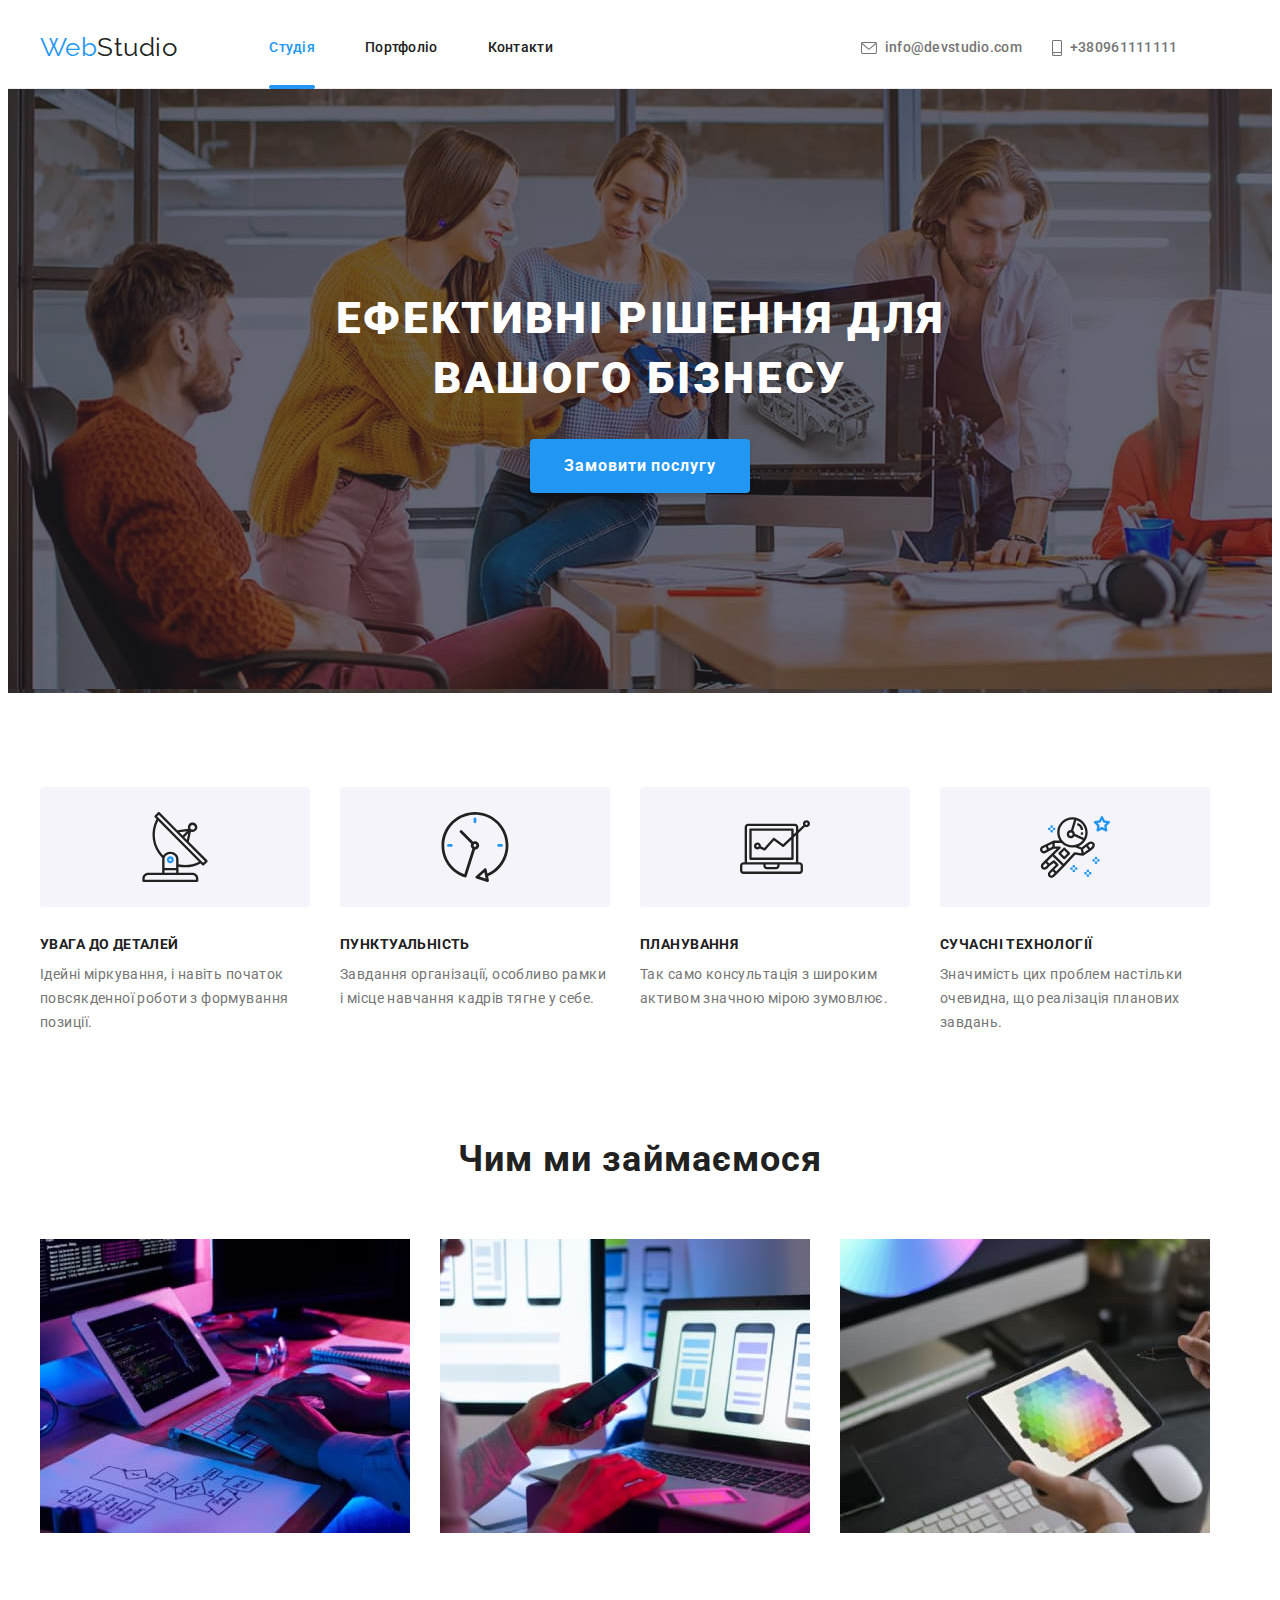
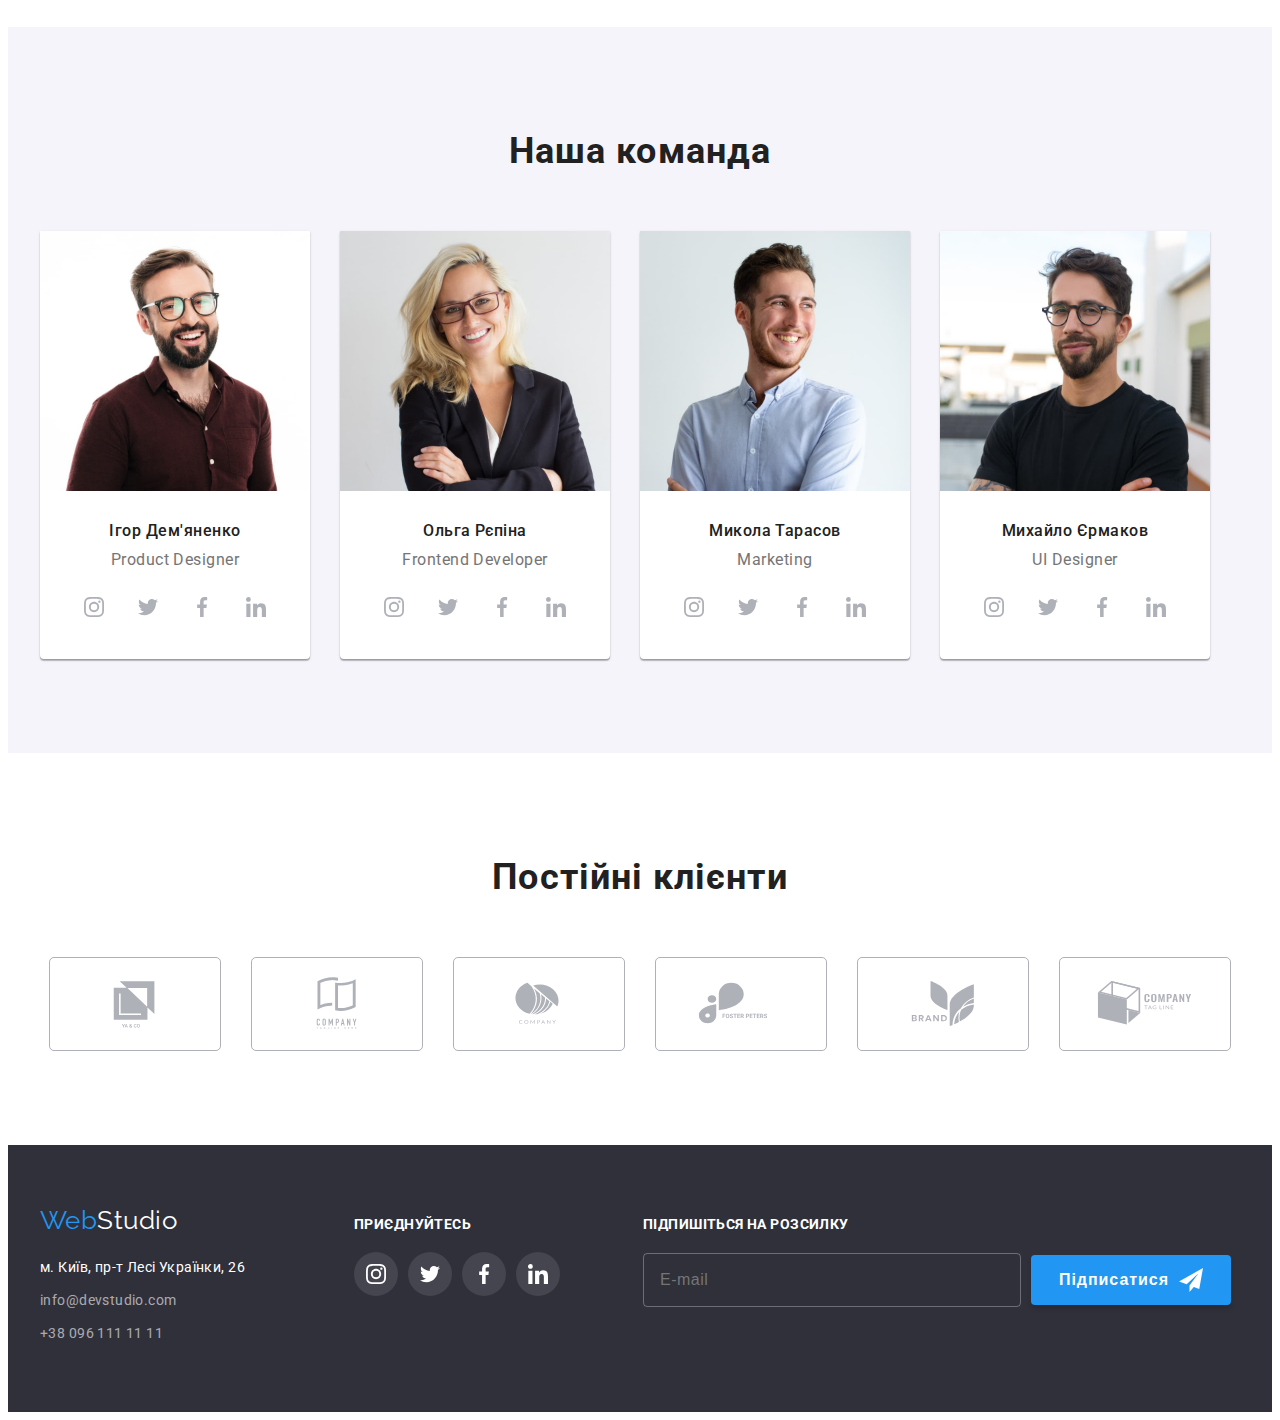
==== commit 3c5b504d: "homework06" ====
--- a/index.html
+++ b/index.html
@@ -456,26 +456,22 @@
               </li>
             </ul>
           </div>
-         <!-- subscription -->
+          <!-- subscription -->
           <div class="subscription">
+            <p class="subscription-text">Підпишіться на розсилку</p>
             <form class="subscription-form">
-               <div class="subscription-conteiner">
-                  <label for="email">Підпишіться на розсилку</label>
-                  <input
-                  type="text"
-                  name="subscription-name"
-                  placeholder="E-mail"
-                  class="subscription-input"
-                />
-               </div>
-               <div class="subscription-conteiner-btn">
-                  <button class="subscription-btn">
-                    Підписатися
-                    <svg class="subscription-svg">
-                      <use href="./img-svg/icons.svg#icon-send"></use>
-                    </svg>
-                  </button>
-                </div>
+               <input
+               type="text"
+               name="subscription-name"
+               placeholder="E-mail"
+               class="subscription-input"
+             />
+              <button class="subscription-btn">
+               Підписатися
+               <svg class="subscription-svg">
+                 <use href="./img-svg/icons.svg#icon-send"></use>
+               </svg>
+             </button>
             </form>
           </div>
         </div>
@@ -543,7 +539,7 @@
               placeholder="Введіть текст"
             ></textarea>
           </div>
-          <div class="modal-field">
+          <div class="modal-chek">
             <input
               type="checkbox"
               name="privacy"
--- a/css/style.css
+++ b/css/style.css
@@ -543,7 +543,7 @@
 }
 
 .contact-blok {
-  gap: 70px;
+  gap: 83px;
   display: flex;
   margin: 0;
   padding: 0;
@@ -687,49 +687,49 @@
 
 /* Subscription-Footer */
 
-.subscription {
-  margin-left: 90px;
-}
-
 .subscription-form {
   display: flex;
-  align-items: flex-end;
-}
-
-.subscription .subscription-conteiner {
-  display: flex;
-  flex-direction: column;
-  font-weight: 700;
-  gap: 20px;
-  font-size: 14px;
-  line-height: 16px;
-  letter-spacing: 0.03em;
-  text-transform: uppercase;
-  color: #ffffff;
+  align-items: center;
 }
 
 .subscription-text {
-  font-weight: 700;
-  font-size: 14px;
-  line-height: 1.14;
-  letter-spacing: 0.03em;
-  text-transform: uppercase;
-
-  color: #ffffff;
-}
-
-.subscription .subscription-input {
-  width: 342px;
-  height: 46px;
+   font-size: 14px;
+line-height: 1.14;
+letter-spacing: 0.03em;
+text-transform: uppercase;
+color: #FFFFFF;
+display: block;
+margin-bottom: 20px;
+}
+
+.subscription-text {
+   font-weight: 700;
+   font-size: 14px;
+   line-height: 1.14;
+   letter-spacing: 0.03em;
+   text-transform: uppercase;
+   color: #FFFFFF;
+}
+
+.subscription-input {
+  width: 358px;
+  height: 50px;
   border: 1px solid rgba(255, 255, 255, 0.3);
   background: inherit;
   border-radius: 4px;
   outline: none;
   color: var(--white-color);
   padding-left: 16px;
-}
-
-.subscription .subscription-btn {
+  font-weight: 400;
+  font-size: 16px;
+  line-height: 1.25;
+  display: flex;
+  align-items: center;
+  letter-spacing: 0.03em;
+  color: rgba(255, 255, 255, 0.6);
+}
+
+.subscription-btn {
   display: flex;
   align-items: center;
   justify-content: center;
@@ -781,7 +781,6 @@
   position: absolute;
   top: 50%;
   left: 50%;
-  min-height: 581px;
   min-width: 521px;
   padding: 40px;
   background-color: #ffffff;
@@ -818,6 +817,10 @@
 .modal-close:hover .modal-close-icon {
   fill: var(--accent-color);
 }
+.modal-close:focus .modal-close-icon {
+   fill: var(--accent-color);
+ }
+ 
 
 .modal-title {
   font-family: "Roboto";
@@ -848,21 +851,6 @@
   fill: var(--accent-color);
 }
 
-.modal-button {
-  margin-left: 125px;
-  margin-right: 125px;
-  margin-top: 30px;
-  cursor: pointer;
-  background: #188ce8;
-  -webkit-box-shadow: 0px 4px 4px rgb(0 0 0 / 15%);
-  box-shadow: 0px 4px 4px rgb(0 0 0 / 15%);
-  border-radius: 4px;
-  color: #fff;
-  width: 200px;
-  height: 50px;
-  border: none;
-}
-
 .input-label {
   font-weight: 400;
   font-size: 12px;
@@ -885,20 +873,23 @@
   transform: translateY(-50%);
 }
 
-.input-label span {
+.input-label {
   display: block;
   margin-bottom: 4px;
 }
 .modal-comment {
   -webkit-box-sizing: border-box;
   box-sizing: border-box;
-  width: 370px;
+  width: 448px;
   height: 120px;
   border: 1px solid rgba(33, 33, 33, 0.2);
   border-radius: 4px;
   resize: none;
   padding-left: 16px;
   padding-top: 10px;
+  padding-bottom: 0;
+  padding-right: 0;
+  display: block;
 }
 .modal-comment::placeholder {
   font-size: 12px;
@@ -911,8 +902,13 @@
   border-color: var(--accent-color);
 }
 
-.input-check {
-}
+.modal-chek {
+   justify-content: center;
+   display: flex;
+   margin-top: 10px;
+   margin-bottom: 30px;
+}
+
 .check-text {
   font-size: 14px;
   line-height: 1.71;
@@ -952,6 +948,30 @@
   border-color: var(--accent-color);
 }
 
+.modal-button {
+   display: block;
+   margin: auto;
+   cursor: pointer;
+   background: #188ce8;
+   -webkit-box-shadow: 0px 4px 4px rgb(0 0 0 / 15%);
+   box-shadow: 0px 4px 4px rgb(0 0 0 / 15%);
+   border-radius: 4px;
+   color: #fff;
+   padding-top: 10px;
+   padding-bottom: 10px;
+   padding-left: 52px;
+   padding-right: 52px;
+   border: none;
+   font-weight: 700;
+font-size: 16px;
+line-height: 1.88;
+display: flex;
+align-items: center;
+text-align: center;
+letter-spacing: 0.06em;
+
+color: #FFFFFF;
+ }
 /* ----------------- Сторінка Портфоліо ---------------- */
 
 /* Main */
